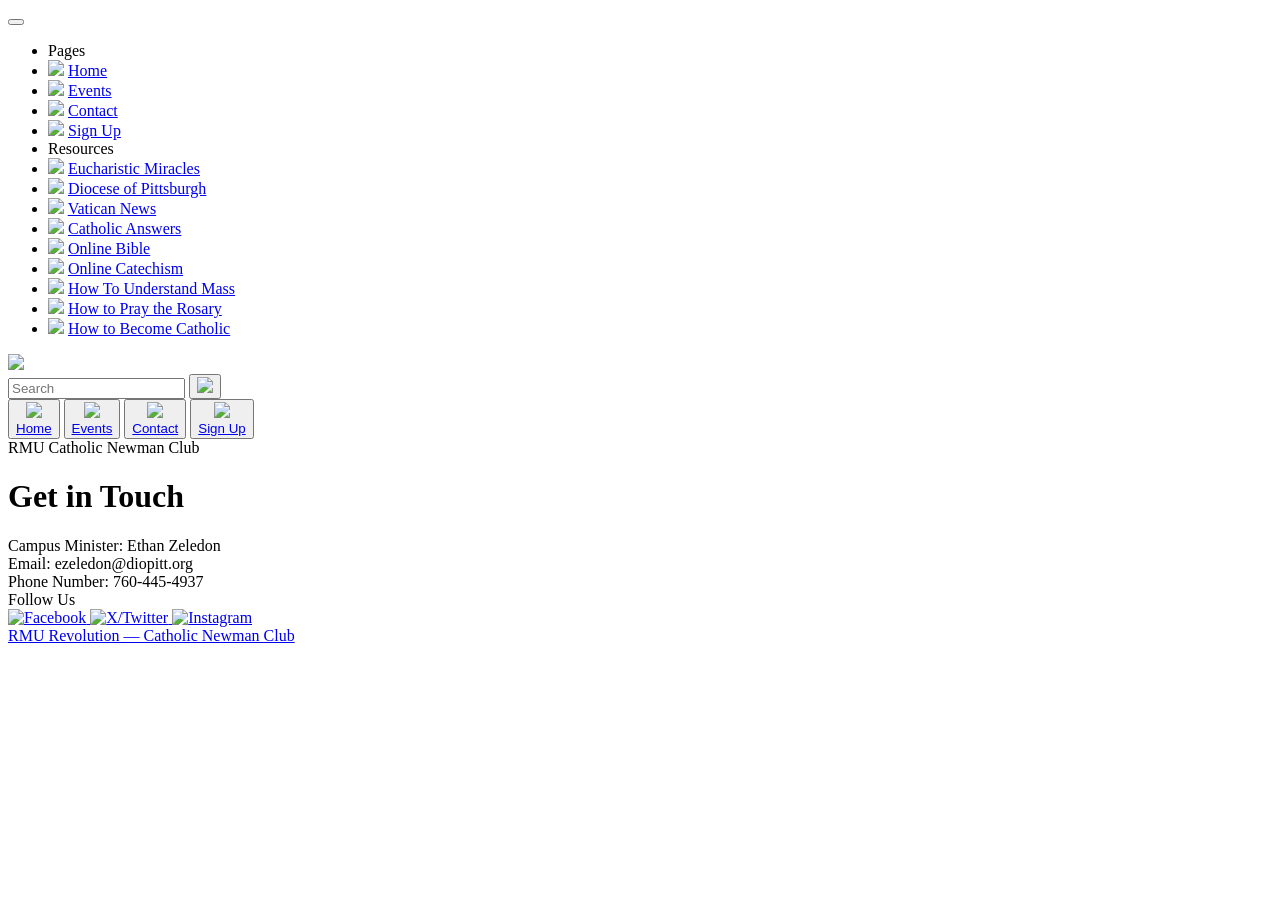
==== contactpage.html @ 325288bb "Add files via upload" ====
<!DOCTYPE html>
<html>
  <head>
    <title>RMU Catholic Newman Club</title>
    <meta charset="UTF-8">
    <meta name="viewport" content="width=device-width, initial-scale=1.0">
    <link rel="preconnect" href="https://fonts.googleapis.com">
    <link rel="preconnect" href="https://fonts.gstatic.com" crossorigin>
    <link href="https://fonts.googleapis.com/css2?family=Cormorant+Garamond:ital,wght@0,600;1,400;1,600&family=Lato:wght@300;400;700&display=swap" rel="stylesheet">
    <link rel="stylesheet" href="styles/header.css">
    <link rel="stylesheet" href="styles/contactpage.css">
    <link rel="stylesheet" href="styles/footer.css">
    <link rel="icon" type="image/png" href="icons/cnc-logo.png">
  </head>

  <body>
    <div class="header">
      <div class="left-section">
        <button class="hamburger-menu-button">
          <span></span>
          <span></span>
          <span></span>
        </button>

        <nav class="off-screen-menu">
          <ul>
            <li class="menu-title pages-title">Pages</li>
            <li class="page-link">
              <img class="home-icon" src="icons/home.svg">
              <a href="index.html">Home</a>
            </li>
            <li class="page-link">
              <img class="events-icon" src="icons/events.svg">
              <a href="eventspage.html">Events</a>
            </li>
            <li class="page-link">
              <img class="contact-icon" src="icons/contact.svg">
              <a href="contactpage.html">Contact</a>
            </li>
            <li class="page-link">
              <img class="sign-up-icon" src="icons/sign-up.svg">
              <a href="sign-up-page.html">Sign Up</a>
            </li>

            <li class="menu-title">Resources</li>
            <li>
              <img class="eucharist-logo" src="icons/eucharist.jpg">
              <a href="https://www.miracolieucaristici.org/en/liste/list.html" target="_blank">Eucharistic Miracles</a>
            </li>
            <li>
              <img class="diocese-logo" src="icons/dop.png">
              <a href="https://diopitt.org/" target="_blank">Diocese of Pittsburgh</a>
            </li>
            <li>
              <img class="vatican-news-logo" src="icons/vaticannewslogo.jpg">
              <a href="https://www.vaticannews.va/en.html" target="_blank">Vatican News</a>
            </li>
            <li>
              <img class="catholic-answers-logo" src="icons/catholicanswerslogo.webp">
              <a href="https://www.catholic.com/" target="_blank">Catholic Answers</a>
            </li>
            <li>
              <img class="bible-logo" src="icons/biblegate.png">
              <a href="https://www.biblegateway.com/" target="_blank">Online Bible</a>
            </li>
            <li>
              <img class="catechism-logo" src="icons/Catechism of the Catholic Church, Revised.jpg">
              <a href="https://usccb.cld.bz/Catechism-of-the-Catholic-Church2" target="_blank">Online Catechism</a>
            </li>
            <li>
              <img class="ascension-logo" src="icons/ascension-presents-logo.jpeg">
              <a href="https://www.youtube.com/watch?v=RS8NrJ0Y5O8" target="_blank">How To Understand Mass</a>
            </li>
            <li>
              <img class="rosary-logo" src="icons/rosaryimage.jpg">
              <a href="https://www.usccb.org/how-to-pray-the-rosary" target="_blank">How to Pray the Rosary</a>
            </li>
            <li>
              <img class="how-logo" src="icons/howlogo.jpg">
              <a href="https://www.youtube.com/watch?v=P1HC0Vz67yo" target="_blank">How to Become Catholic</a>
            </li>
          </ul>
        </nav>

        <script>
          const hamburger = document.querySelector('.hamburger-menu-button');
          const menu = document.querySelector('.off-screen-menu');
          hamburger.addEventListener('click', () => {
            hamburger.classList.toggle('active');
            menu.classList.toggle('active');
          });
        </script>

        <img class="colonial-catholics-image" src="icons/cnc-logo.png">

        <div class="search-section">
          <input class="search-bar" type="text" placeholder="Search">
          <button class="search-button">
            <img class="search-icon" src="icons/search.svg">
          </button>
        </div>
      </div>

      <div class="right-section">
        <div class="nav-buttons">
          <button class="home-button">
            <img class="home-icon" src="icons/home.svg">
            <div class="home"><a href="index.html">Home</a></div>
          </button>
          <button class="events-button">
            <img class="events-icon" src="icons/events.svg">
            <div class="events"><a href="eventspage.html">Events</a></div>
          </button>
          <button class="contact-button">
            <img class="contact-icon" src="icons/contact.svg">
            <div class="contact"><a href="contactpage.html">Contact</a></div>
          </button>
          <button class="sign-up-button">
            <img class="sign-up-icon" src="icons/sign-up.svg">
            <div class="sign-up"><a href="sign-up-page.html">Sign Up</a></div>
          </button>
        </div>
      </div>
    </div>

    <script>
      document.addEventListener("DOMContentLoaded", () => {
        const searchInput = document.querySelector(".search-bar");
        const searchButton = document.querySelector(".search-button");
        const menu = document.querySelector(".off-screen-menu");

        if (!searchInput || !searchButton) return;

        const dropdown = document.createElement("div");
        dropdown.className = "search-dropdown";
        dropdown.style.display = "none";
        document.querySelector('.search-section').appendChild(dropdown);

        const pages = {
          "mass": { label: "Mass", url: "eventspage.html", newTab: false },
          "rosary": { label: "Rosary", url: "eventspage.html", newTab: false },
          "ethan zeledon": { label: "Ethan Zeledon", url: "contactpage.html", newTab: false },
          "men's group": { label: "Men's Group", url: "eventspage.html", newTab: false },
          "women's group": { label: "Women's Group", url: "eventspage.html", newTab: false },
          "bible study": { label: "Bible Study", url: "eventspage.html", newTab: false },
          "confession": { label: "Confession", url: "eventspage.html", newTab: false },
          "about": { label: "About", url: "index.html#interior-section", newTab: false },
          "history": { label: "History", url: "index.html#newman-section", newTab: false },
          "resources": { label: "Resources", action: "menu" },
          "facebook": { label: "Facebook Page", url: "https://www.facebook.com/people/RMU-Colonial-Catholic-Ministry/100064644761324/?ref=embed_page#", newTab: true },
          "x": { label: "X Page", url: "https://x.com/rmuccm", newTab: true },
          "instagram": { label: "Instagram Page", url: "https://www.instagram.com/colonialcatholic/?hl=en", newTab: true }
        };

        function navigate(result) {
          dropdown.style.display = "none";
          searchInput.value = "";
          if (result.action === "menu") {
  if (menu) {
    menu.classList.add("active");
    hamburger.classList.add("active");
  }
  return;
}
          if (result.newTab) {
            window.open(result.url, "_blank", "noopener,noreferrer");
          } else {
            window.location.href = result.url;
          }
        }

        function handleSearch() {
          const query = searchInput.value.trim().toLowerCase();
          if (!query) return;
          if (pages[query]) { navigate(pages[query]); return; }
          for (const key in pages) {
            if (key.includes(query) || query.includes(key)) {
              navigate(pages[key]);
              return;
            }
          }
          alert("No results found.");
        }

        function renderDropdown(results) {
          dropdown.innerHTML = "";
          results.forEach(result => {
            const item = document.createElement("div");
            item.textContent = result.label;
            item.addEventListener("click", () => navigate(result));
            dropdown.appendChild(item);
          });
          dropdown.style.display = results.length ? "block" : "none";
        }

        function updateDropdown() {
          const query = searchInput.value.trim().toLowerCase();
          let results = [];
          if (!query) {
            results = Object.values(pages);
            renderDropdown(results);
            return;
          }
          if (pages[query]) { results.push(pages[query]); }
          for (const key in pages) {
            if (key.includes(query) && (!pages[query] || key !== query)) {
              results.push(pages[key]);
            }
          }
          renderDropdown(results);
        }

        searchInput.addEventListener("focus", updateDropdown);
        searchInput.addEventListener("input", updateDropdown);
        searchButton.addEventListener("click", handleSearch);
        searchInput.addEventListener("keydown", (e) => { if (e.key === "Enter") handleSearch(); });
        document.addEventListener("click", (e) => {
          if (!searchInput.contains(e.target) && !dropdown.contains(e.target)) {
            dropdown.style.display = "none";
          }
        });
      });
    </script>

    <!-- CONTACT INFO -->
    <div class="contact-section">
      <div class="contact-text">
        <div class="contact-heading">
          <span class="contact-eyebrow">RMU Catholic Newman Club</span>
          <h1 class="contact-title">Get in Touch</h1>
          <div class="contact-rule"></div>
        </div>
        <div class="minister">
          <span class="minister-label">Campus Minister:</span>
          <span class="minister-text">Ethan Zeledon</span>
        </div>

        <div class="email">
          <span class="email-label">Email:</span>
          <span class="email-text">ezeledon@diopitt.org</span>
        </div>

        <div class="phone-number">
          <span class="phone-number-label">Phone Number:</span>
          <span class="phone-number-text">760-445-4937</span>
        </div>
      </div>

    </div>


    <div class="contact-spacer"></div>

    <!-- FOOTER -->
    <footer id="footer">
      <div class="follow-us">
        <span>Follow Us</span>
      </div>
      <div class="social-icons">
        <a href="https://www.facebook.com/people/RMU-Colonial-Catholic-Ministry/100064644761324/?ref=embed_page#"
           target="_blank" rel="noopener noreferrer" class="facebook-button">
          <img class="facebook-icon" src="icons/facebook-brands-solid-full.svg" alt="Facebook">
        </a>
        <a href="https://x.com/rmuccm"
           target="_blank" rel="noopener noreferrer" class="x-button">
          <img class="x-icon" src="icons/x-twitter-brands-solid-full.svg" alt="X/Twitter">
        </a>
        <a href="https://www.instagram.com/colonialcatholic/?hl=en"
           target="_blank" rel="noopener noreferrer" class="instagram-button">
          <img class="instagram-icon" src="icons/instagram-brands-solid-full.svg" alt="Instagram">
        </a>
      </div>
            <a href="https://revolution.rmu.edu/organization/catholic-newman-club" target="_blank" rel="noopener noreferrer" class="revolution-link">RMU Revolution &#8212; Catholic Newman Club</a>
    </footer>

    <script>
      (function () {
        const header = document.querySelector('.header');
        window.addEventListener('scroll', function () {
          if (window.scrollY > 40) {
            header.style.background = 'rgba(8, 6, 4, 0.92)';
            header.style.backdropFilter = 'blur(6px)';
          } else {
            header.style.background = '';
            header.style.backdropFilter = '';
          }
        }, { passive: true });
      })();
    </script>

  </body>
</html>
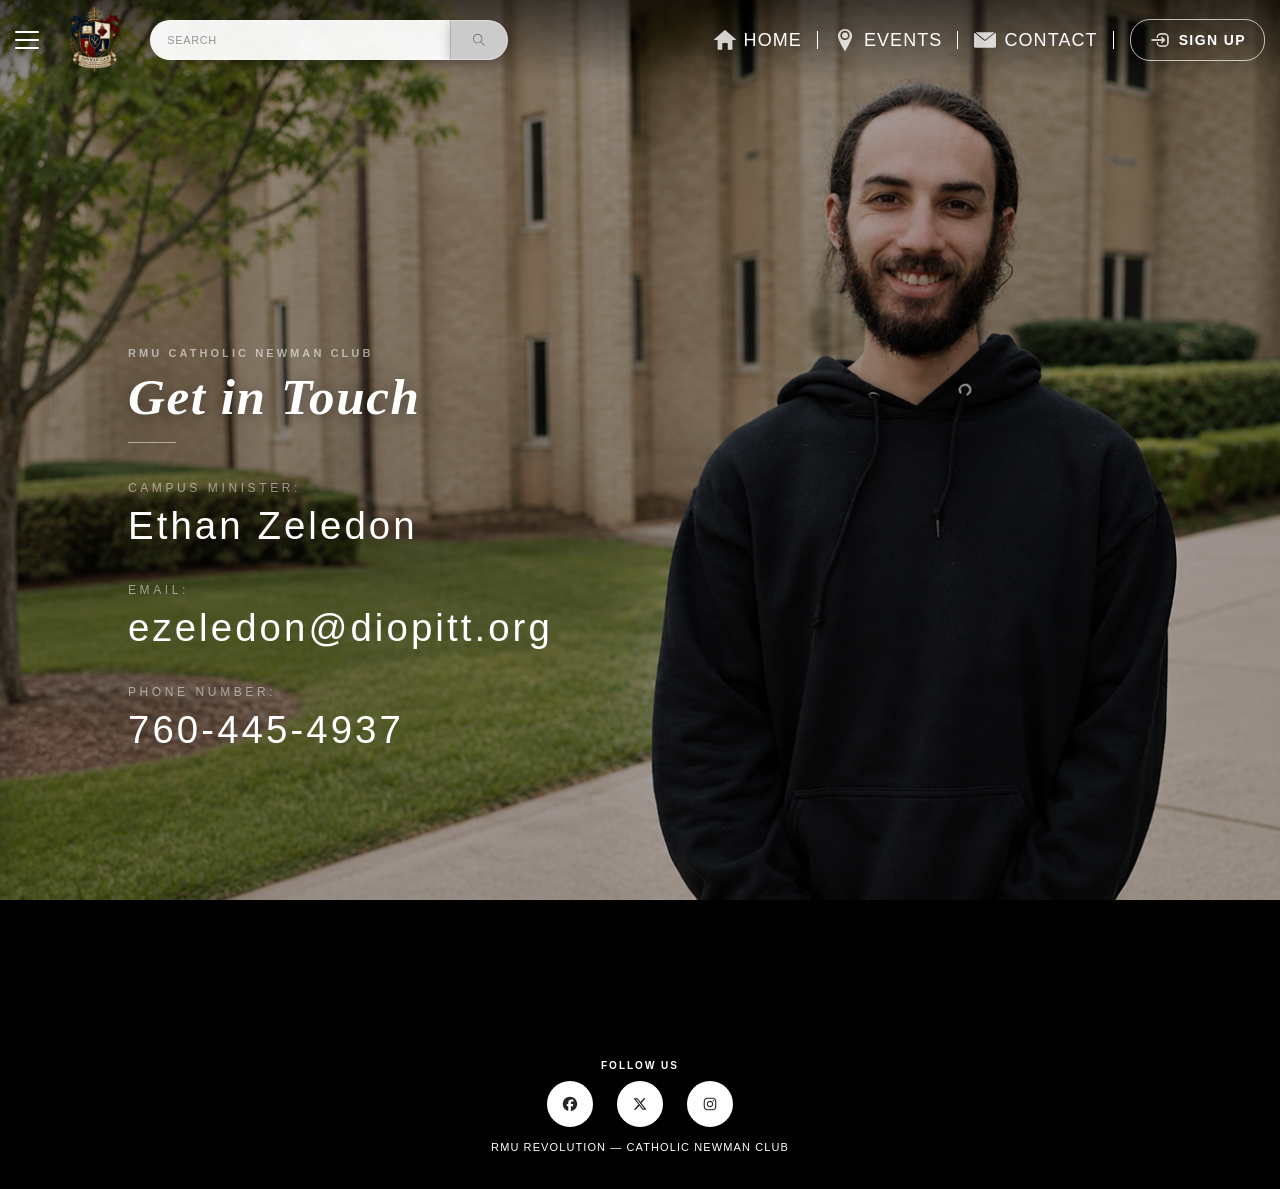
==== commit 482bf610: "Update Instagram link on contact page" ====
--- a/contactpage.html
+++ b/contactpage.html
@@ -149,7 +149,7 @@
           "resources": { label: "Resources", action: "menu" },
           "facebook": { label: "Facebook Page", url: "https://www.facebook.com/people/RMU-Colonial-Catholic-Ministry/100064644761324/?ref=embed_page#", newTab: true },
           "x": { label: "X Page", url: "https://x.com/rmuccm", newTab: true },
-          "instagram": { label: "Instagram Page", url: "https://www.instagram.com/colonialcatholic/?hl=en", newTab: true }
+          "instagram": { label: "Instagram Page", url: "https://www.instagram.com/rmunewmanclub/", newTab: true }
         };
 
         function navigate(result) {
@@ -265,7 +265,7 @@
            target="_blank" rel="noopener noreferrer" class="x-button">
           <img class="x-icon" src="icons/x-twitter-brands-solid-full.svg" alt="X/Twitter">
         </a>
-        <a href="https://www.instagram.com/colonialcatholic/?hl=en"
+        <a href="https://www.instagram.com/rmunewmanclub/"
            target="_blank" rel="noopener noreferrer" class="instagram-button">
           <img class="instagram-icon" src="icons/instagram-brands-solid-full.svg" alt="Instagram">
         </a>
@@ -289,4 +289,4 @@
     </script>
 
   </body>
-</html>+</html>
--- a/styles/header.css
+++ b/styles/header.css
@@ -0,0 +1,626 @@
+/* ==========================================================================
+   HEADER / NAVIGATION BAR
+   ========================================================================== */
+.header {
+  height: 80px;
+  display: flex;
+  flex-direction: row;
+  justify-content: space-between;
+  align-items: center;
+  position: fixed;
+  top: 0;
+  left: 0;
+  right: 0;
+  z-index: 100;
+  background: linear-gradient(to bottom, rgba(0, 0, 0, 0.55), transparent);
+  border-bottom: none;
+  transition: background 0.4s ease, backdrop-filter 0.4s ease;
+}
+
+/* Left: hamburger + logo + search bar */
+.left-section {
+  display: flex;
+  align-items: center;
+  gap: 24px;
+  margin-left: 52px;
+  flex-shrink: 0;
+}
+
+/* Right: nav buttons */
+.right-section {
+  display: flex;
+  align-items: center;
+  margin-right: 15px;
+  flex-shrink: 0;
+}
+
+.search-section {
+  display: flex;
+  align-items: center;
+  position: relative;
+}
+
+/* ==========================================================================
+   HAMBURGER BUTTON
+   ========================================================================== */
+.hamburger-menu-button {
+  height: 18px;
+  width: 24px;
+  background-color: transparent;
+  border: none;
+  cursor: pointer;
+  position: fixed;
+  top: 31px;
+  left: 15px;
+  z-index: 1001;
+  transition: transform 0.2s ease, opacity 0.2s ease;
+  display: flex;
+  flex-direction: column;
+  justify-content: space-between;
+  padding: 0;
+}
+
+.hamburger-menu-button span {
+  display: block;
+  width: 100%;
+  height: 2px;
+  background-color: white;
+  border-radius: 2px;
+  transition: transform 0.3s ease, opacity 0.3s ease, background-color 0.3s ease;
+  transform-origin: center;
+}
+
+.hamburger-menu-button.active span:nth-child(1) {
+  transform: translateY(8px) rotate(45deg);
+  background-color: black;
+}
+
+.hamburger-menu-button.active span:nth-child(2) {
+  opacity: 0;
+}
+
+.hamburger-menu-button.active span:nth-child(3) {
+  transform: translateY(-8px) rotate(-45deg);
+  background-color: black;
+}
+
+.hamburger-menu-button:hover {
+  opacity: 0.5;
+}
+
+.hamburger-menu-button:active {
+  opacity: 0.5;
+  transform: translateY(0);
+}
+
+
+/* ==========================================================================
+   OFF-SCREEN MENU
+   ========================================================================== */
+.off-screen-menu {
+  position: fixed;
+  top: 0;
+  left: -240px;
+  width: 240px;
+  height: 100vh;
+  transition: left 0.3s ease;
+  z-index: 1000;
+  padding-top: 70px;
+  border-right: 1px solid rgba(0, 0, 0, 0.08);
+  box-shadow: 4px 0 24px rgba(0, 0, 0, 0.18);
+  box-sizing: border-box;
+  background-color: white;
+  overflow-y: auto;
+}
+
+.off-screen-menu.active {
+  left: 0;
+}
+
+.off-screen-menu ul {
+  list-style: none;
+  padding: 0;
+  margin: 0;
+}
+
+.off-screen-menu li {
+  margin: 20px;
+  display: flex;
+  align-items: center;
+  gap: 2px;
+}
+
+.menu-title {
+  font-family: Roboto, Arial, sans-serif;
+  font-size: 16px;
+  font-weight: 600;
+  letter-spacing: 0.06em;
+  text-transform: uppercase;
+  color: black;
+  padding: 0 20px 12px;
+  margin-bottom: 14px;
+  border-bottom: 1px solid black;
+}
+
+.off-screen-menu a {
+  display: flex;
+  align-items: center;
+  gap: 10px;
+  font-family: Roboto, Arial, sans-serif;
+  font-size: 11px;
+  font-weight: 400;
+  letter-spacing: 0.06em;
+  text-transform: uppercase;
+  color: black;
+  text-decoration: none;
+  padding: 10px 10px 10px 20px;
+  transition: opacity 0.2s ease, transform 0.2s ease;
+}
+
+.off-screen-menu a:hover {
+  opacity: 0.6;
+  transform: translateX(4px);
+  text-decoration: underline;
+}
+
+.off-screen-menu img {
+  width: 20px;
+  height: 20px;
+  object-fit: contain;
+  flex-shrink: 0;
+  position: relative;
+  top: 1px;
+}
+
+.off-screen-menu .sign-up-icon,
+.off-screen-menu .home-icon,
+.off-screen-menu .events-icon,
+.off-screen-menu .contact-icon {
+  width: 20px;
+  height: 20px;
+  filter: none;
+}
+
+.rmu-logo { width: 24px; }
+.catechism-logo { width: 14px; }
+.ascension-logo { width: 20px; height: 20px; }
+
+.colonial-catholics-image {
+  height: 70px;
+  width: auto;
+  border: none;
+  border-radius: 0;
+  margin-left: 12px;
+}
+
+.off-screen-menu .pages-title,
+.off-screen-menu .page-link {
+  display: none;
+}
+
+/* ==========================================================================
+   NAV BUTTONS (Home, Events, Contact, Sign Up)
+   ========================================================================== */
+.nav-buttons {
+  display: flex;
+  align-items: center;
+  gap: 32px;
+}
+
+.home-button,
+.events-button,
+.contact-button {
+  height: 36px;
+  width: auto;
+  padding: 0;
+  background-color: transparent;
+  border: none;
+  cursor: pointer;
+  display: flex;
+  flex-direction: row;
+  align-items: center;
+  justify-content: center;
+  gap: 8px;
+  border-radius: 4px;
+  position: relative;
+}
+
+.sign-up-button {
+  height: 42px;
+  width: auto;
+  padding: 0 18px;
+  background-color: transparent;
+  border: 1.5px solid rgba(255, 255, 255, 0.7);
+  cursor: pointer;
+  display: flex;
+  align-items: center;
+  justify-content: center;
+  gap: 8px;
+  border-radius: 20px;
+  position: relative;
+  transition: background-color 0.2s ease, border-color 0.2s ease;
+}
+
+.sign-up-button:hover {
+  background-color: rgba(255, 255, 255, 0.15);
+  border-color: white;
+}
+
+.sign-up-button:active {
+  background-color: rgba(255, 255, 255, 0.25);
+}
+
+.nav-buttons .home-button,
+.nav-buttons .events-button,
+.nav-buttons .contact-button {
+  border-right: none;
+  padding-right: 0;
+}
+
+.nav-buttons .home-button::after,
+.nav-buttons .events-button::after,
+.nav-buttons .contact-button::after {
+  content: '';
+  position: absolute;
+  right: -16px;
+  top: 50%;
+  transform: translateY(-50%);
+  width: 1px;
+  height: 18px;
+  background: white;
+}
+
+.home-icon,
+.events-icon,
+.contact-icon {
+  height: 22px;
+  filter: invert(1) opacity(0.8);
+  transition: transform 0.2s ease, opacity 0.2s ease;
+}
+
+.sign-up-icon {
+  height: 22px;
+  width: 22px;
+  filter: invert(1) opacity(0.8);
+  transition: transform 0.2s ease, opacity 0.2s ease;
+}
+
+.home,
+.events,
+.contact {
+  font-family: Roboto, Arial, sans-serif;
+  font-size: 18px;
+  letter-spacing: 0.06em;
+  color: white;
+  text-transform: uppercase;
+  transition: transform 0.2s ease, opacity 0.2s ease;
+}
+
+.sign-up {
+  font-family: Roboto, Arial, sans-serif;
+  font-size: 14px;
+  font-weight: 600;
+  letter-spacing: 0.1em;
+  color: white;
+  text-transform: uppercase;
+  transition: opacity 0.2s ease;
+}
+
+.home-button:hover .home-icon,
+.home-button:hover .home,
+.events-button:hover .events-icon,
+.events-button:hover .events,
+.contact-button:hover .contact-icon,
+.contact-button:hover .contact {
+  opacity: 0.5;
+}
+
+.home-button:active .home-icon,
+.home-button:active .home,
+.events-button:active .events-icon,
+.events-button:active .events,
+.contact-button:active .contact-icon,
+.contact-button:active .contact {
+  opacity: 0.5;
+}
+
+.sign-up-button:hover .sign-up-icon {
+  opacity: 0.5;
+  transform: translateX(4px);
+}
+
+.sign-up-button:hover .sign-up {
+  opacity: 0.5;
+}
+
+.sign-up-button:active .sign-up-icon {
+  opacity: 0.5;
+  transform: translateX(0);
+}
+
+.sign-up-button:active .sign-up {
+  opacity: 0.5;
+}
+
+.home a,
+.events a,
+.contact a {
+  color: white;
+  text-decoration: none;
+}
+
+.sign-up a {
+  color: white;
+  text-decoration: none;
+}
+
+.home a:visited,
+.events a:visited,
+.contact a:visited {
+  color: white;
+}
+
+.sign-up a:visited {
+  color: white;
+}
+
+/* ==========================================================================
+   SEARCH BAR
+   ========================================================================== */
+.search-bar {
+  box-sizing: border-box;
+  height: 40px;
+  width: 300px;
+  padding-left: 16px;
+  font-size: 11px;
+  font-family: Roboto, Arial, sans-serif;
+  font-weight: 400;
+  letter-spacing: 0.06em;
+  text-transform: uppercase;
+  border: 1px solid rgba(255, 255, 255, 0.35);
+  border-right: none;
+  border-radius: 20px 0 0 20px;
+  background-color: rgba(255, 255, 255, 0.95);
+  color: #111;
+  box-shadow: 0 2px 12px rgba(0, 0, 0, 0.25);
+  transition: background-color 0.2s ease,
+              border-color 0.2s ease,
+              box-shadow 0.2s ease;
+}
+
+.search-bar:focus {
+  outline: none;
+  background-color: #fff;
+  border-color: rgba(255, 255, 255, 0.9);
+  box-shadow: 0 4px 24px rgba(0, 0, 0, 0.45);
+}
+
+.search-bar::placeholder {
+  font-family: Roboto, Arial, sans-serif;
+  font-size: 11px;
+  font-weight: 400;
+  letter-spacing: 0.06em;
+  text-transform: uppercase;
+  color: rgba(0, 0, 0, 0.4);
+}
+
+.search-button {
+  box-sizing: border-box;
+  height: 40px;
+  width: 58px;
+  flex-shrink: 0;
+  background-color: rgba(210, 210, 210, 0.95);
+  border: 1px solid rgba(255, 255, 255, 0.35);
+  border-left: 1px solid rgba(0, 0, 0, 0.12);
+  border-radius: 0 20px 20px 0;
+  cursor: pointer;
+  display: flex;
+  align-items: center;
+  justify-content: center;
+  box-shadow: 0 2px 12px rgba(0, 0, 0, 0.25);
+  transition: background-color 0.2s ease, box-shadow 0.2s ease;
+}
+
+.search-button:hover {
+  background-color: rgba(190, 190, 190, 0.95);
+}
+
+.search-icon {
+  height: 16px;
+  width: 16px;
+  filter: invert(0) opacity(0.5);
+}
+
+.search-dropdown {
+  position: absolute;
+  top: calc(100% + 6px);
+  left: 0;
+  right: auto;
+  background: #fff;
+  border: 1px solid rgba(0, 0, 0, 0.1);
+  border-radius: 14px;
+  width: 352px;
+  max-height: 260px;
+  overflow-y: auto;
+  z-index: 2000;
+  font-family: Roboto, Arial, sans-serif;
+  box-shadow: 0 8px 24px rgba(0, 0, 0, 0.15);
+}
+
+.search-dropdown div {
+  padding: 10px 14px;
+  font-size: 11px;
+  cursor: pointer;
+  color: rgba(0, 0, 0, 0.7);
+  transition: background-color 0.15s ease, color 0.15s ease;
+  letter-spacing: 0.06em;
+  text-transform: uppercase;
+}
+
+.search-dropdown div:hover {
+  background-color: rgba(0, 0, 0, 0.05);
+  color: #000;
+}
+
+.search-dropdown::-webkit-scrollbar { width: 6px; }
+.search-dropdown::-webkit-scrollbar-thumb { background-color: rgba(0, 0, 0, 0.15); border-radius: 3px; }
+.search-dropdown::-webkit-scrollbar-thumb:hover { background-color: rgba(0, 0, 0, 0.3); }
+
+/* ==========================================================================
+   RESPONSIVE — search bar only
+   ========================================================================== */
+@media screen and (max-width: 1100px) {
+  .search-bar {
+    width: 260px;
+  }
+  .search-dropdown {
+    width: 312px;
+  }
+}
+
+@media screen and (max-width: 900px) {
+  .search-bar {
+    width: 180px;
+  }
+  .search-dropdown {
+    width: 232px;
+  }
+}
+
+@media screen and (max-width: 750px) {
+  .search-bar {
+    width: 120px;
+  }
+  .search-dropdown {
+    width: 172px;
+  }
+}
+/* ==========================================================================
+   RESPONSIVE
+   ========================================================================== */
+@media screen and (max-width: 1024px) {
+  .home, .events, .contact {
+    font-size: 14px;
+  }
+  .nav-buttons {
+    gap: 20px;
+  }
+  .colonial-catholics-image {
+    height: 56px;
+  }
+}
+
+@media screen and (max-width: 820px) {
+  .home-button, .events-button, .contact-button, .sign-up-button {
+    display: none;
+  }
+  .nav-buttons .home-button::after,
+  .nav-buttons .events-button::after,
+  .nav-buttons .contact-button::after {
+    display: none;
+  }
+  .off-screen-menu .pages-title,
+  .off-screen-menu .page-link {
+    display: flex;
+  }
+  .colonial-catholics-image {
+    height: 48px;
+  }
+  .header {
+    gap: 12px;
+  }
+  .left-section {
+    flex: 1;
+    min-width: 0;
+  }
+  .search-section {
+    flex: 1;
+    min-width: 0;
+  }
+  .search-bar {
+    flex: 1;
+    width: 0;
+    min-width: 0;
+  }
+  .search-dropdown {
+    width: 100%;
+    left: 0;
+    right: 0;
+  }
+  .right-section {
+    display: none;
+  }
+}
+
+@media screen and (max-width: 520px) {
+  .left-section {
+    margin-left: 44px;
+    gap: 10px;
+  }
+  .search-bar {
+    font-size: 10px;
+  }
+  .colonial-catholics-image {
+    height: 38px;
+  }
+}
+
+@media screen and (max-width: 400px) {
+  .header {
+    height: 64px;
+  }
+  .hamburger-menu-button {
+    top: 23px;
+    left: 12px;
+  }
+  .left-section {
+    margin-left: 38px;
+    gap: 8px;
+  }
+  .colonial-catholics-image {
+    height: 32px;
+  }
+  .search-bar {
+    font-size: 9px;
+    height: 34px;
+  }
+  .search-button {
+    height: 34px;
+    width: 46px;
+  }
+}
+
+/* Shrink hamburger menu when nav buttons move into it */
+@media screen and (max-width: 820px) {
+  .off-screen-menu {
+    padding-top: 52px;
+  }
+  .off-screen-menu li {
+    margin: 10px 14px;
+  }
+  .menu-title {
+    font-size: 11px;
+    padding: 0 14px 8px;
+    margin-bottom: 6px;
+    letter-spacing: 0.05em;
+  }
+  .off-screen-menu a {
+    font-size: 9px;
+    padding: 6px 8px 6px 14px;
+    letter-spacing: 0.05em;
+    gap: 7px;
+  }
+  .off-screen-menu img {
+    width: 15px;
+    height: 15px;
+  }
+  .off-screen-menu .sign-up-icon,
+  .off-screen-menu .home-icon,
+  .off-screen-menu .events-icon,
+  .off-screen-menu .contact-icon {
+    width: 15px;
+    height: 15px;
+  }
+  .rmu-logo { width: 18px; }
+  .catechism-logo { width: 10px; }
+}
--- a/styles/contactpage.css
+++ b/styles/contactpage.css
@@ -0,0 +1,209 @@
+body
+{
+  margin: 0;
+  padding-top: 80px;
+  font-family: 'Lato', Roboto, Arial, sans-serif;
+  background-image: url('../icons/ethan.png');
+  background-size: cover;
+  background-position: center;
+  background-attachment: fixed;
+  background-repeat: no-repeat;
+  background-color: black;
+  display: flex;
+  flex-direction: column;
+  min-height: 100vh;
+}
+
+body::before
+{
+  content: '';
+  position: fixed;
+  inset: 0;
+  background: rgba(0, 0, 0, 0.35);
+  z-index: 0;
+  pointer-events: none;
+}
+
+
+/* =========================
+   Contact page layout
+========================= */
+.contactpage
+{
+  display: flex;
+  justify-content: flex-start;
+  align-items: flex-start;
+  margin: 70px 20px 40px 60px;
+  position: relative;
+  z-index: 1;
+  flex: 1;
+}
+
+.contact-heading
+{
+  margin-bottom: 32px;
+}
+
+.contact-eyebrow
+{
+  display: block;
+  font-family: 'Lato', Arial, sans-serif;
+  font-size: 11px;
+  font-weight: 700;
+  letter-spacing: 0.28em;
+  text-transform: uppercase;
+  color: rgba(255, 255, 255, 0.55);
+  margin-bottom: 10px;
+}
+
+.contact-title
+{
+  font-family: 'Cormorant Garamond', Georgia, serif;
+  font-size: clamp(2.2rem, 4vw, 3.2rem);
+  font-weight: 600;
+  font-style: italic;
+  color: white;
+  margin: 0 0 16px;
+  letter-spacing: 0.03em;
+  line-height: 1.1;
+  text-shadow: 0 2px 16px rgba(0, 0, 0, 0.4);
+}
+
+.contact-rule
+{
+  width: 48px;
+  height: 1px;
+  background: rgba(255, 255, 255, 0.5);
+}
+
+.contact-section
+{
+  display: flex;
+  align-items: center;
+  justify-content: flex-start;
+  gap: 50px;
+  position: relative;
+  z-index: 1;
+  padding: 60px 70px 60px 10%;
+  min-height: calc(100vh - 80px);
+}
+
+.contact-text
+{
+  display: flex;
+  flex-direction: column;
+  align-items: flex-start;
+  gap: 6px;
+}
+
+.ethan-photo
+{
+  width: 340px;
+  height: 340px;
+  object-fit: cover;
+  border-radius: 50%;
+  border: 4px solid rgba(255, 255, 255, 0.8);
+  flex-shrink: 0;
+  box-shadow: 0 4px 24px rgba(0, 0, 0, 0.5);
+}
+
+.minister,
+.email,
+.phone-number
+{
+  margin-bottom: 28px;
+}
+
+.phone-number
+{
+  margin-bottom: 0;
+}
+
+/* Labels */
+.minister-label,
+.email-label,
+.phone-number-label
+{
+  font-family: 'Lato', Arial, sans-serif;
+  font-weight: 400;
+  font-size: 12px;
+  color: rgba(255, 255, 255, 0.5);
+  text-transform: uppercase;
+  letter-spacing: 0.3em;
+  display: block;
+  margin-bottom: 8px;
+}
+
+/* Values */
+.minister-text,
+.email-text,
+.phone-number-text
+{
+  font-family: 'Lato', Arial, sans-serif;
+  font-size: clamp(1.8rem, 3vw, 2.6rem);
+  font-weight: 300;
+  color: white;
+  text-decoration: none;
+  display: block;
+  letter-spacing: 0.08em;
+  line-height: 1.2;
+  transition: opacity 0.2s ease;
+}
+
+.minister-text:hover,
+.email-text:hover,
+.phone-number-text:hover
+{
+  opacity: 0.75;
+  text-decoration: none;
+}
+
+.contact-spacer
+{
+  display: none;
+}
+
+/* ==========================================================================
+   RESPONSIVE
+   ========================================================================== */
+@media screen and (max-width: 700px) {
+  .contact-section {
+    padding: 32px 28px;
+    justify-content: center;
+  }
+  .contact-text {
+    align-items: center;
+    text-align: center;
+  }
+  .contact-rule {
+    margin: 0 auto;
+  }
+  .contact-spacer {
+    display: none;
+  }
+}
+
+@media screen and (max-width: 480px) {
+  .contact-section {
+    margin: 24px 16px;
+    padding: 24px 20px;
+  }
+  .minister-text,
+  .email-text,
+  .phone-number-text {
+    font-size: clamp(1.3rem, 6vw, 1.8rem);
+  }
+  .contact-title {
+    font-size: clamp(1.8rem, 7vw, 2.4rem);
+  }
+}
+
+/* iOS Safari fix — background-attachment: fixed doesn't work on touch devices */
+@media (hover: none) and (pointer: coarse) {
+  body {
+    background-attachment: scroll;
+  }
+  body::before {
+    background-attachment: scroll;
+  }
+}
--- a/styles/footer.css
+++ b/styles/footer.css
@@ -0,0 +1,95 @@
+footer {
+  position: relative;
+  z-index: 2;
+  display: flex;
+  flex-direction: column;
+  align-items: center;
+  justify-content: center;
+  gap: 14px;
+  padding: 40px 0 36px;
+  margin-top: auto;
+  width: 100%;
+  background: black;
+}
+
+.follow-us {
+  font-family: Roboto, Arial;
+  font-size: 10px;
+  font-weight: 700;
+  letter-spacing: 0.2em;
+  text-transform: uppercase;
+  text-align: center;
+  color: white;
+  margin-bottom: -4px;
+}
+
+.social-icons {
+  display: flex;
+  gap: 24px;
+}
+
+.facebook-button,
+.x-button,
+.instagram-button {
+  display: flex;
+  align-items: center;
+  justify-content: center;
+  width: 42px;
+  height: 42px;
+  background-color: white;
+  border: 2px solid white;
+  border-radius: 50%;
+  cursor: pointer;
+  transition: background-color 0.2s ease,
+              border-color 0.2s ease,
+              transform 0.2s ease;
+}
+
+.facebook-button:hover,
+.x-button:hover,
+.instagram-button:hover {
+  background-color: rgba(255, 255, 255, 0.8);
+  border-color: rgba(255, 255, 255, 0.8);
+  transform: translateY(-2px);
+}
+
+.revolution-link {
+  font-family: Roboto, Arial, sans-serif;
+  font-size: 11px;
+  font-weight: 400;
+  letter-spacing: 0.1em;
+  text-transform: uppercase;
+  color: white;
+  text-decoration: none;
+  transition: color 0.2s ease;
+}
+
+.revolution-link:hover {
+  color: rgba(255, 255, 255, 0.5);
+  text-decoration: underline;
+}
+
+.facebook-icon,
+.x-icon,
+.instagram-icon {
+  width: 18px;
+  height: 18px;
+  filter: invert(0) opacity(0.85);
+}
+
+@media screen and (max-width: 480px) {
+  footer {
+    padding: 32px 0 28px;
+    gap: 12px;
+  }
+  .facebook-button,
+  .x-button,
+  .instagram-button {
+    width: 48px;
+    height: 48px;
+  }
+  .social-icons {
+    gap: 20px;
+  }
+}
+
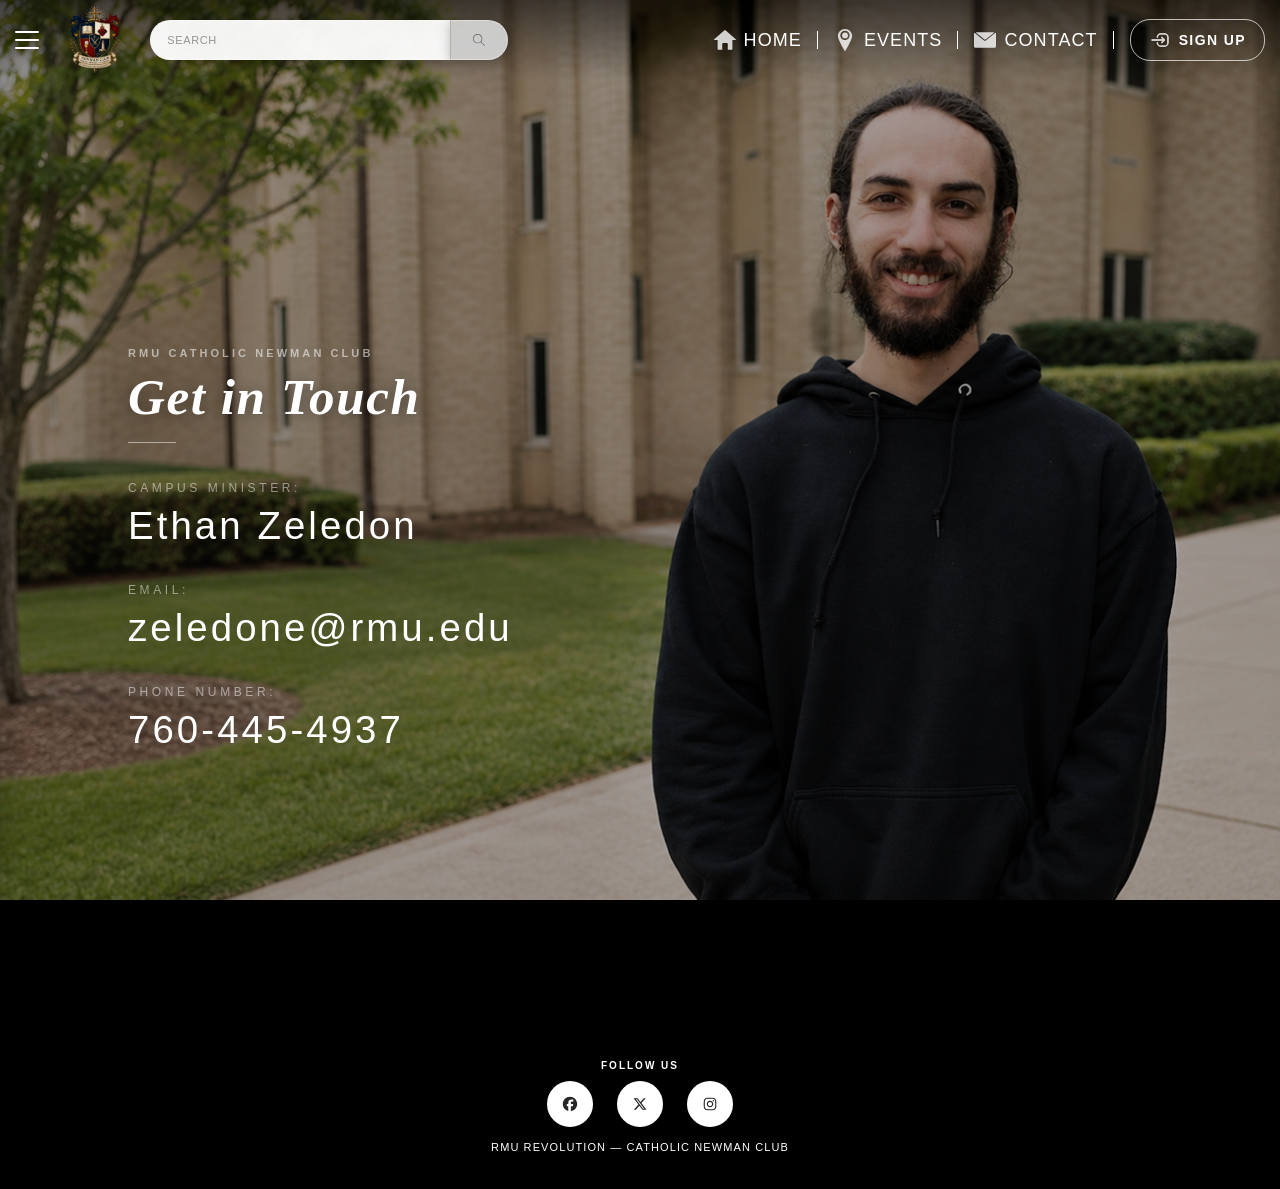
==== commit 336c5644: "Update contactpage.html" ====
--- a/contactpage.html
+++ b/contactpage.html
@@ -237,7 +237,7 @@
 
         <div class="email">
           <span class="email-label">Email:</span>
-          <span class="email-text">ezeledon@diopitt.org</span>
+          <span class="email-text">zeledone@rmu.edu</span>
         </div>
 
         <div class="phone-number">
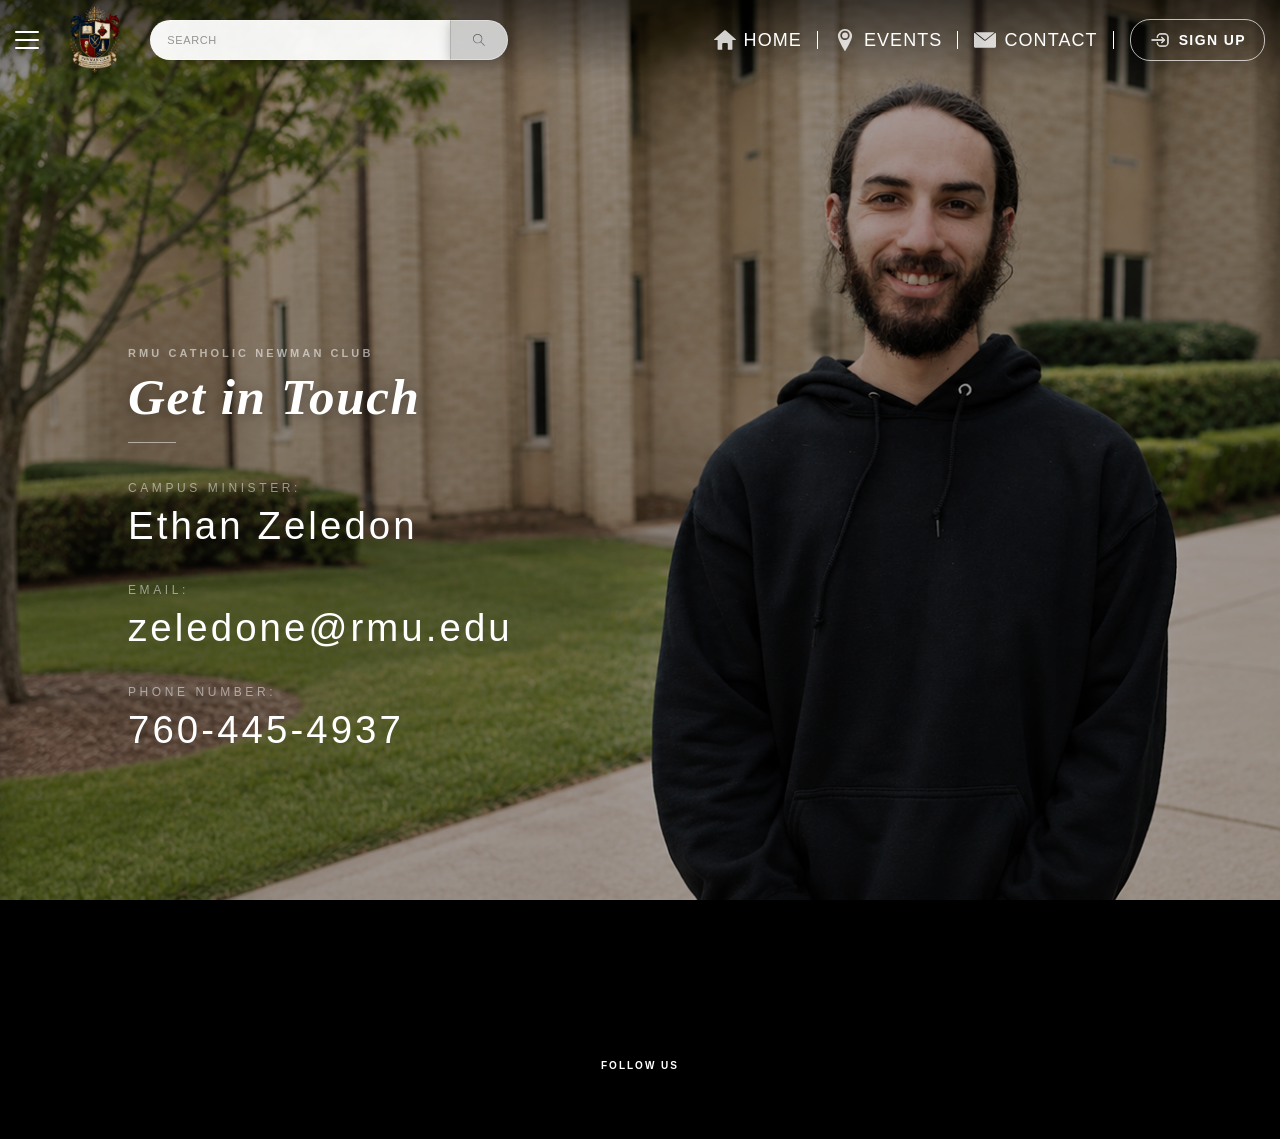
==== commit d622e9b8: "Revise social links and add new pages Updated social media links and added new pages for RMU Revolut" ====
--- a/contactpage.html
+++ b/contactpage.html
@@ -147,9 +147,9 @@
           "about": { label: "About", url: "index.html#interior-section", newTab: false },
           "history": { label: "History", url: "index.html#newman-section", newTab: false },
           "resources": { label: "Resources", action: "menu" },
-          "facebook": { label: "Facebook Page", url: "https://www.facebook.com/people/RMU-Colonial-Catholic-Ministry/100064644761324/?ref=embed_page#", newTab: true },
-          "x": { label: "X Page", url: "https://x.com/rmuccm", newTab: true },
-          "instagram": { label: "Instagram Page", url: "https://www.instagram.com/rmunewmanclub/", newTab: true }
+          "instagram": { label: "Instagram Page", url: "https://www.instagram.com/rmunewmanclub/", newTab: true },
+          "revolution": { label: "RMU Revolution Page", url: "https://revolution.rmu.edu/organization/catholic-newman-club", newTab: true, aliases: ["rmu", "rmu revolution"] },
+          "groupme": { label: "GroupMe Page", url: "https://groupme.com/join_group/117966194/GCquS9V0", newTab: true, aliases: ["group me", "group-me"] }
         };
 
         function navigate(result) {
@@ -169,12 +169,18 @@
           }
         }
 
+        function namesOf(key) {
+          return [key].concat(pages[key].aliases || []);
+        }
+
         function handleSearch() {
           const query = searchInput.value.trim().toLowerCase();
           if (!query) return;
-          if (pages[query]) { navigate(pages[query]); return; }
-          for (const key in pages) {
-            if (key.includes(query) || query.includes(key)) {
+          for (const key in pages) {
+            if (namesOf(key).includes(query)) { navigate(pages[key]); return; }
+          }
+          for (const key in pages) {
+            if (namesOf(key).some(n => n.includes(query) || query.includes(n))) {
               navigate(pages[key]);
               return;
             }
@@ -201,9 +207,11 @@
             renderDropdown(results);
             return;
           }
-          if (pages[query]) { results.push(pages[query]); }
-          for (const key in pages) {
-            if (key.includes(query) && (!pages[query] || key !== query)) {
+          for (const key in pages) {
+            if (namesOf(key).includes(query)) results.push(pages[key]);
+          }
+          for (const key in pages) {
+            if (!namesOf(key).includes(query) && namesOf(key).some(n => n.includes(query))) {
               results.push(pages[key]);
             }
           }
@@ -253,24 +261,18 @@
 
     <!-- FOOTER -->
     <footer id="footer">
-      <div class="follow-us">
-        <span>Follow Us</span>
-      </div>
+      <div class="follow-us">Follow Us</div>
       <div class="social-icons">
-        <a href="https://www.facebook.com/people/RMU-Colonial-Catholic-Ministry/100064644761324/?ref=embed_page#"
-           target="_blank" rel="noopener noreferrer" class="facebook-button">
-          <img class="facebook-icon" src="icons/facebook-brands-solid-full.svg" alt="Facebook">
+        <a href="https://www.instagram.com/rmunewmanclub/" target="_blank" rel="noopener noreferrer" class="social-button" title="Instagram" aria-label="Instagram">
+          <img class="instagram-icon" src="icons/instagram-brands-solid-full.svg" alt="">
         </a>
-        <a href="https://x.com/rmuccm"
-           target="_blank" rel="noopener noreferrer" class="x-button">
-          <img class="x-icon" src="icons/x-twitter-brands-solid-full.svg" alt="X/Twitter">
+        <a href="https://revolution.rmu.edu/organization/catholic-newman-club" target="_blank" rel="noopener noreferrer" class="social-button" title="RMU Revolution &#8212; Catholic Newman Club" aria-label="RMU Revolution &#8212; Catholic Newman Club">
+          <img class="revolution-icon" src="icons/revolution-favicon.png" alt="">
         </a>
-        <a href="https://www.instagram.com/rmunewmanclub/"
-           target="_blank" rel="noopener noreferrer" class="instagram-button">
-          <img class="instagram-icon" src="icons/instagram-brands-solid-full.svg" alt="Instagram">
+        <a href="https://groupme.com/join_group/117966194/GCquS9V0" target="_blank" rel="noopener noreferrer" class="social-button" title="Join our GroupMe" aria-label="Join our GroupMe">
+          <img class="groupme-icon" src="icons/groupme-logo.png" alt="">
         </a>
       </div>
-            <a href="https://revolution.rmu.edu/organization/catholic-newman-club" target="_blank" rel="noopener noreferrer" class="revolution-link">RMU Revolution &#8212; Catholic Newman Club</a>
     </footer>
 
     <script>
